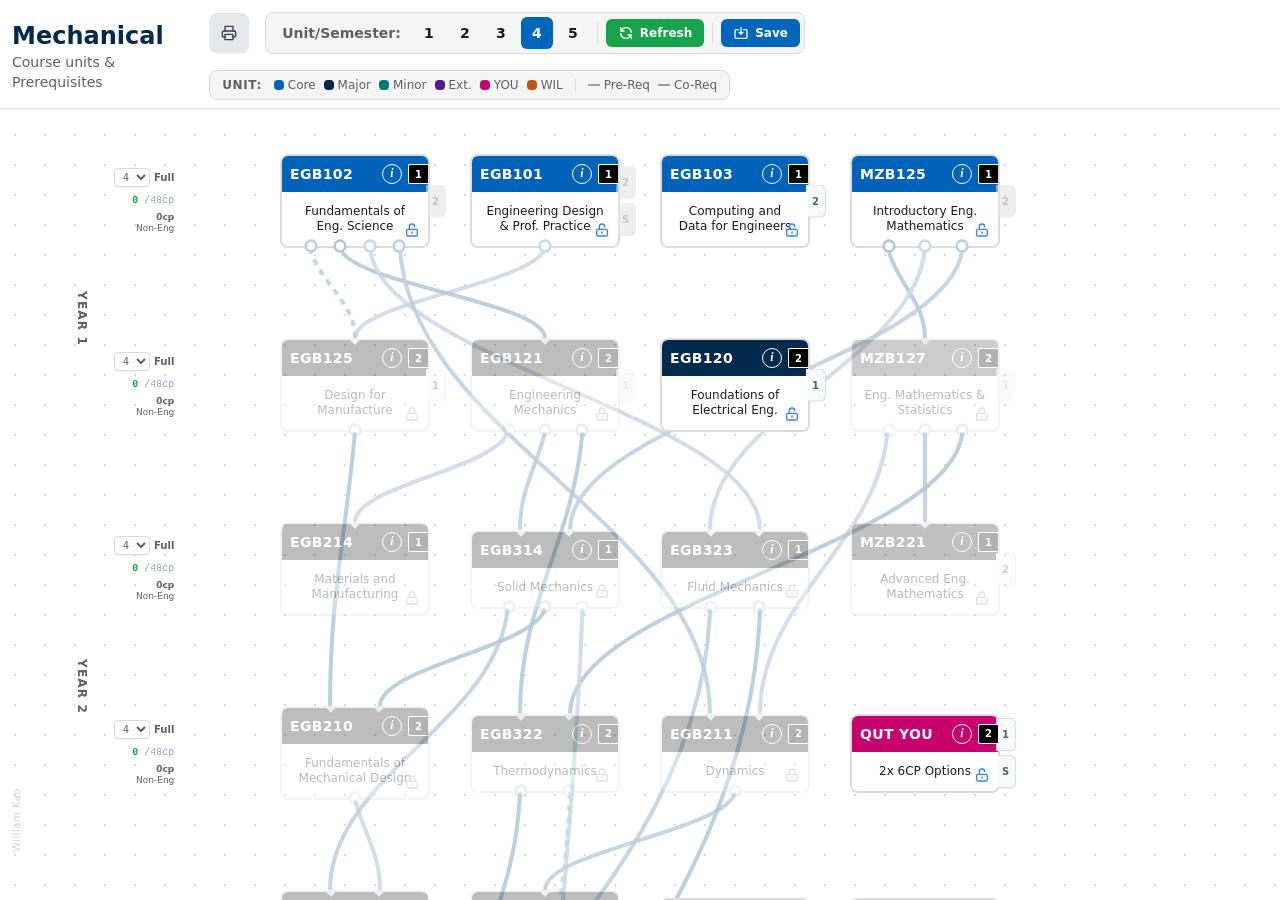
==== index.html @ c0645aa0 "Add files via upload" ====
<!doctype html>
<!--
  Copyright (c) 2026 William Kao. All Rights Reserved.

  The visual design, UI layout, and specific graphical elements of this software
  are proprietary intellectual property. Unauthorized reproduction is prohibited.
-->
<html lang="en">
  <head>
    <meta charset="UTF-8" />
    <meta name="viewport" content="width=device-width, initial-scale=1.0" />
    <title>EN01 Bachelor of Engineering (Honours) Mechanical 2026</title>
    <link rel="stylesheet" href="css/styles.css" />
  </head>
  <body>
    <!-- SVG Sprite injected dynamically via JS, or we can use <use href="assets/icons/sprite.svg#icon-name"> -->

    <div id="root" class="min-h-screen bg-[#FFFFFF] text-[#1C1C1C] font-sans relative flex overflow-hidden">

      <!-- Container for Info Box -->
      <div id="info-box-container"></div>

      <!-- MAIN CONTENT AREA -->
      <div class="flex-1 flex flex-col h-screen overflow-y-auto hide-scroll tech-tree-bg transition-all duration-300 ml-0">

        <!-- Header / Controls -->
        <div class="p-3 pb-2 flex flex-col md:flex-row justify-between print:justify-start items-center gap-3 bg-white/90 backdrop-blur-md sticky top-0 z-50 border-b border-[#DBDBDB] shadow-sm">
          <div>
            <h1 class="text-xl md:text-2xl font-bold text-[#012A4C]">
              Mechanical
            </h1>
            <p class="text-xs md:text-sm text-[#616161]">
              Course units & Prerequisites
            </p>
          </div>

          <div class="flex flex-wrap items-center gap-4">
            <!-- Print Button -->
            <button
              id="print-btn"
              class="print-hide-controls flex items-center justify-center w-8 h-8 md:w-10 md:h-10 bg-gray-200 hover:bg-gray-300 text-gray-700 rounded-lg shadow-sm transition-colors"
              title="Print A4"
            >
              <svg width="16" height="16"><use href="assets/icons/sprite.svg#icon-printer"></use></svg>
            </button>

            <!-- Master Capacity & Refresh -->
            <div class="print-hide-controls flex bg-[#F5F5F5] rounded-lg p-1 border border-[#DBDBDB] items-center">
              <span class="px-2 md:px-3 text-xs md:text-sm text-[#616161] font-semibold flex items-center">
                Unit/Semester:
              </span>
              <div class="flex gap-1" id="capacity-controls">
                <!-- Buttons will be injected here -->
              </div>
              <div class="w-px h-5 bg-[#DBDBDB] mx-2"></div>
              <button
                id="refresh-btn"
                class="flex items-center gap-1.5 px-2 md:px-3 py-1.5 text-xs font-bold text-white bg-green-600 hover:bg-green-700 rounded-md transition-colors shadow-sm"
                title="Auto-Sort Grid"
              >
                <svg class="w-3 h-3 md:w-4 md:h-4"><use href="assets/icons/sprite.svg#icon-refresh"></use></svg>
                Refresh
              </button>
              <div class="w-px h-5 bg-[#DBDBDB] mx-2"></div>
              <button
                id="save-btn"
                class="flex items-center gap-1.5 px-2 md:px-3 py-1.5 text-xs font-bold text-white bg-[#0066B9] hover:bg-[#012A4C] rounded-md transition-colors shadow-sm"
                title="Save Layout to JSON"
              >
                <svg class="w-3 h-3 md:w-4 md:h-4" fill="none" viewBox="0 0 24 24" stroke="currentColor"><path stroke-linecap="round" stroke-linejoin="round" stroke-width="2" d="M8 7H5a2 2 0 00-2 2v9a2 2 0 002 2h14a2 2 0 002-2V9a2 2 0 00-2-2h-3m-1 4l-3 3m0 0l-3-3m3 3V4"/></svg>
                Save
              </button>
            </div>

            <!-- Legend Header -->
            <div id="legend-container" class="hidden print:flex lg:flex flex-wrap items-center gap-2 bg-[#F5F5F5] rounded-lg px-3 py-1.5 border border-[#DBDBDB] print:ml-4">
              <!-- Legend items injected here -->
            </div>
          </div>
        </div>

        <!-- Copyright Watermark -->
        <div class="fixed bottom-12 left-6 origin-bottom-left -rotate-90 text-[10px] text-gray-300 font-medium tracking-wider no-print z-0 pointer-events-none select-none">
          William Kao
        </div>

        <!-- Tree Container -->
        <div class="p-8 pb-32 print-pb-0 flex-1 relative print-scale">
          <div
            id="graph-container"
            class="max-w-[1100px] mx-auto relative"
          >
            <!-- SVG Lines Layer -->
            <svg
              id="edges-layer"
              class="absolute inset-0 pointer-events-none"
              style="width: 100%; height: 100%; overflow: visible;"
            >
              <!-- Paths injected here -->
            </svg>

            <!-- Nodes Layout Layer -->
            <div id="nodes-layer" class="relative flex flex-col gap-12 sm:gap-16">
              <!-- Rows and nodes injected here -->
            </div>
          </div>
        </div>
      </div>
    </div>

    <!-- JS Modules will be injected here in Phase 2 -->
    <script type="module" src="js/main.js"></script>
  </body>
</html>
---- css/styles.css ----
*, ::before, ::after {
  --tw-border-spacing-x: 0;
  --tw-border-spacing-y: 0;
  --tw-translate-x: 0;
  --tw-translate-y: 0;
  --tw-rotate: 0;
  --tw-skew-x: 0;
  --tw-skew-y: 0;
  --tw-scale-x: 1;
  --tw-scale-y: 1;
  --tw-pan-x:  ;
  --tw-pan-y:  ;
  --tw-pinch-zoom:  ;
  --tw-scroll-snap-strictness: proximity;
  --tw-gradient-from-position:  ;
  --tw-gradient-via-position:  ;
  --tw-gradient-to-position:  ;
  --tw-ordinal:  ;
  --tw-slashed-zero:  ;
  --tw-numeric-figure:  ;
  --tw-numeric-spacing:  ;
  --tw-numeric-fraction:  ;
  --tw-ring-inset:  ;
  --tw-ring-offset-width: 0px;
  --tw-ring-offset-color: #fff;
  --tw-ring-color: rgb(59 130 246 / 0.5);
  --tw-ring-offset-shadow: 0 0 #0000;
  --tw-ring-shadow: 0 0 #0000;
  --tw-shadow: 0 0 #0000;
  --tw-shadow-colored: 0 0 #0000;
  --tw-blur:  ;
  --tw-brightness:  ;
  --tw-contrast:  ;
  --tw-grayscale:  ;
  --tw-hue-rotate:  ;
  --tw-invert:  ;
  --tw-saturate:  ;
  --tw-sepia:  ;
  --tw-drop-shadow:  ;
  --tw-backdrop-blur:  ;
  --tw-backdrop-brightness:  ;
  --tw-backdrop-contrast:  ;
  --tw-backdrop-grayscale:  ;
  --tw-backdrop-hue-rotate:  ;
  --tw-backdrop-invert:  ;
  --tw-backdrop-opacity:  ;
  --tw-backdrop-saturate:  ;
  --tw-backdrop-sepia:  ;
  --tw-contain-size:  ;
  --tw-contain-layout:  ;
  --tw-contain-paint:  ;
  --tw-contain-style:  ;
}

::backdrop {
  --tw-border-spacing-x: 0;
  --tw-border-spacing-y: 0;
  --tw-translate-x: 0;
  --tw-translate-y: 0;
  --tw-rotate: 0;
  --tw-skew-x: 0;
  --tw-skew-y: 0;
  --tw-scale-x: 1;
  --tw-scale-y: 1;
  --tw-pan-x:  ;
  --tw-pan-y:  ;
  --tw-pinch-zoom:  ;
  --tw-scroll-snap-strictness: proximity;
  --tw-gradient-from-position:  ;
  --tw-gradient-via-position:  ;
  --tw-gradient-to-position:  ;
  --tw-ordinal:  ;
  --tw-slashed-zero:  ;
  --tw-numeric-figure:  ;
  --tw-numeric-spacing:  ;
  --tw-numeric-fraction:  ;
  --tw-ring-inset:  ;
  --tw-ring-offset-width: 0px;
  --tw-ring-offset-color: #fff;
  --tw-ring-color: rgb(59 130 246 / 0.5);
  --tw-ring-offset-shadow: 0 0 #0000;
  --tw-ring-shadow: 0 0 #0000;
  --tw-shadow: 0 0 #0000;
  --tw-shadow-colored: 0 0 #0000;
  --tw-blur:  ;
  --tw-brightness:  ;
  --tw-contrast:  ;
  --tw-grayscale:  ;
  --tw-hue-rotate:  ;
  --tw-invert:  ;
  --tw-saturate:  ;
  --tw-sepia:  ;
  --tw-drop-shadow:  ;
  --tw-backdrop-blur:  ;
  --tw-backdrop-brightness:  ;
  --tw-backdrop-contrast:  ;
  --tw-backdrop-grayscale:  ;
  --tw-backdrop-hue-rotate:  ;
  --tw-backdrop-invert:  ;
  --tw-backdrop-opacity:  ;
  --tw-backdrop-saturate:  ;
  --tw-backdrop-sepia:  ;
  --tw-contain-size:  ;
  --tw-contain-layout:  ;
  --tw-contain-paint:  ;
  --tw-contain-style:  ;
}

/*
! tailwindcss v3.4.19 | MIT License | https://tailwindcss.com
*/

/*
1. Prevent padding and border from affecting element width. (https://github.com/mozdevs/cssremedy/issues/4)
2. Allow adding a border to an element by just adding a border-width. (https://github.com/tailwindcss/tailwindcss/pull/116)
*/

*,
::before,
::after {
  box-sizing: border-box;
  /* 1 */
  border-width: 0;
  /* 2 */
  border-style: solid;
  /* 2 */
  border-color: #e5e7eb;
  /* 2 */
}

::before,
::after {
  --tw-content: '';
}

/*
1. Use a consistent sensible line-height in all browsers.
2. Prevent adjustments of font size after orientation changes in iOS.
3. Use a more readable tab size.
4. Use the user's configured `sans` font-family by default.
5. Use the user's configured `sans` font-feature-settings by default.
6. Use the user's configured `sans` font-variation-settings by default.
7. Disable tap highlights on iOS
*/

html,
:host {
  line-height: 1.5;
  /* 1 */
  -webkit-text-size-adjust: 100%;
  /* 2 */
  -moz-tab-size: 4;
  /* 3 */
  -o-tab-size: 4;
     tab-size: 4;
  /* 3 */
  font-family: ui-sans-serif, system-ui, sans-serif, "Apple Color Emoji", "Segoe UI Emoji", "Segoe UI Symbol", "Noto Color Emoji";
  /* 4 */
  font-feature-settings: normal;
  /* 5 */
  font-variation-settings: normal;
  /* 6 */
  -webkit-tap-highlight-color: transparent;
  /* 7 */
}

/*
1. Remove the margin in all browsers.
2. Inherit line-height from `html` so users can set them as a class directly on the `html` element.
*/

body {
  margin: 0;
  /* 1 */
  line-height: inherit;
  /* 2 */
}

/*
1. Add the correct height in Firefox.
2. Correct the inheritance of border color in Firefox. (https://bugzilla.mozilla.org/show_bug.cgi?id=190655)
3. Ensure horizontal rules are visible by default.
*/

hr {
  height: 0;
  /* 1 */
  color: inherit;
  /* 2 */
  border-top-width: 1px;
  /* 3 */
}

/*
Add the correct text decoration in Chrome, Edge, and Safari.
*/

abbr:where([title]) {
  -webkit-text-decoration: underline dotted;
          text-decoration: underline dotted;
}

/*
Remove the default font size and weight for headings.
*/

h1,
h2,
h3,
h4,
h5,
h6 {
  font-size: inherit;
  font-weight: inherit;
}

/*
Reset links to optimize for opt-in styling instead of opt-out.
*/

a {
  color: inherit;
  text-decoration: inherit;
}

/*
Add the correct font weight in Edge and Safari.
*/

b,
strong {
  font-weight: bolder;
}

/*
1. Use the user's configured `mono` font-family by default.
2. Use the user's configured `mono` font-feature-settings by default.
3. Use the user's configured `mono` font-variation-settings by default.
4. Correct the odd `em` font sizing in all browsers.
*/

code,
kbd,
samp,
pre {
  font-family: ui-monospace, SFMono-Regular, Menlo, Monaco, Consolas, "Liberation Mono", "Courier New", monospace;
  /* 1 */
  font-feature-settings: normal;
  /* 2 */
  font-variation-settings: normal;
  /* 3 */
  font-size: 1em;
  /* 4 */
}

/*
Add the correct font size in all browsers.
*/

small {
  font-size: 80%;
}

/*
Prevent `sub` and `sup` elements from affecting the line height in all browsers.
*/

sub,
sup {
  font-size: 75%;
  line-height: 0;
  position: relative;
  vertical-align: baseline;
}

sub {
  bottom: -0.25em;
}

sup {
  top: -0.5em;
}

/*
1. Remove text indentation from table contents in Chrome and Safari. (https://bugs.chromium.org/p/chromium/issues/detail?id=999088, https://bugs.webkit.org/show_bug.cgi?id=201297)
2. Correct table border color inheritance in all Chrome and Safari. (https://bugs.chromium.org/p/chromium/issues/detail?id=935729, https://bugs.webkit.org/show_bug.cgi?id=195016)
3. Remove gaps between table borders by default.
*/

table {
  text-indent: 0;
  /* 1 */
  border-color: inherit;
  /* 2 */
  border-collapse: collapse;
  /* 3 */
}

/*
1. Change the font styles in all browsers.
2. Remove the margin in Firefox and Safari.
3. Remove default padding in all browsers.
*/

button,
input,
optgroup,
select,
textarea {
  font-family: inherit;
  /* 1 */
  font-feature-settings: inherit;
  /* 1 */
  font-variation-settings: inherit;
  /* 1 */
  font-size: 100%;
  /* 1 */
  font-weight: inherit;
  /* 1 */
  line-height: inherit;
  /* 1 */
  letter-spacing: inherit;
  /* 1 */
  color: inherit;
  /* 1 */
  margin: 0;
  /* 2 */
  padding: 0;
  /* 3 */
}

/*
Remove the inheritance of text transform in Edge and Firefox.
*/

button,
select {
  text-transform: none;
}

/*
1. Correct the inability to style clickable types in iOS and Safari.
2. Remove default button styles.
*/

button,
input:where([type='button']),
input:where([type='reset']),
input:where([type='submit']) {
  -webkit-appearance: button;
  /* 1 */
  background-color: transparent;
  /* 2 */
  background-image: none;
  /* 2 */
}

/*
Use the modern Firefox focus style for all focusable elements.
*/

:-moz-focusring {
  outline: auto;
}

/*
Remove the additional `:invalid` styles in Firefox. (https://github.com/mozilla/gecko-dev/blob/2f9eacd9d3d995c937b4251a5557d95d494c9be1/layout/style/res/forms.css#L728-L737)
*/

:-moz-ui-invalid {
  box-shadow: none;
}

/*
Add the correct vertical alignment in Chrome and Firefox.
*/

progress {
  vertical-align: baseline;
}

/*
Correct the cursor style of increment and decrement buttons in Safari.
*/

::-webkit-inner-spin-button,
::-webkit-outer-spin-button {
  height: auto;
}

/*
1. Correct the odd appearance in Chrome and Safari.
2. Correct the outline style in Safari.
*/

[type='search'] {
  -webkit-appearance: textfield;
  /* 1 */
  outline-offset: -2px;
  /* 2 */
}

/*
Remove the inner padding in Chrome and Safari on macOS.
*/

::-webkit-search-decoration {
  -webkit-appearance: none;
}

/*
1. Correct the inability to style clickable types in iOS and Safari.
2. Change font properties to `inherit` in Safari.
*/

::-webkit-file-upload-button {
  -webkit-appearance: button;
  /* 1 */
  font: inherit;
  /* 2 */
}

/*
Add the correct display in Chrome and Safari.
*/

summary {
  display: list-item;
}

/*
Removes the default spacing and border for appropriate elements.
*/

blockquote,
dl,
dd,
h1,
h2,
h3,
h4,
h5,
h6,
hr,
figure,
p,
pre {
  margin: 0;
}

fieldset {
  margin: 0;
  padding: 0;
}

legend {
  padding: 0;
}

ol,
ul,
menu {
  list-style: none;
  margin: 0;
  padding: 0;
}

/*
Reset default styling for dialogs.
*/

dialog {
  padding: 0;
}

/*
Prevent resizing textareas horizontally by default.
*/

textarea {
  resize: vertical;
}

/*
1. Reset the default placeholder opacity in Firefox. (https://github.com/tailwindlabs/tailwindcss/issues/3300)
2. Set the default placeholder color to the user's configured gray 400 color.
*/

input::-moz-placeholder, textarea::-moz-placeholder {
  opacity: 1;
  /* 1 */
  color: #9ca3af;
  /* 2 */
}

input::placeholder,
textarea::placeholder {
  opacity: 1;
  /* 1 */
  color: #9ca3af;
  /* 2 */
}

/*
Set the default cursor for buttons.
*/

button,
[role="button"] {
  cursor: pointer;
}

/*
Make sure disabled buttons don't get the pointer cursor.
*/

:disabled {
  cursor: default;
}

/*
1. Make replaced elements `display: block` by default. (https://github.com/mozdevs/cssremedy/issues/14)
2. Add `vertical-align: middle` to align replaced elements more sensibly by default. (https://github.com/jensimmons/cssremedy/issues/14#issuecomment-634934210)
   This can trigger a poorly considered lint error in some tools but is included by design.
*/

img,
svg,
video,
canvas,
audio,
iframe,
embed,
object {
  display: block;
  /* 1 */
  vertical-align: middle;
  /* 2 */
}

/*
Constrain images and videos to the parent width and preserve their intrinsic aspect ratio. (https://github.com/mozdevs/cssremedy/issues/14)
*/

img,
video {
  max-width: 100%;
  height: auto;
}

/* Make elements with the HTML hidden attribute stay hidden by default */

[hidden]:where(:not([hidden="until-found"])) {
  display: none;
}

body {
  background-color: #f8f9fa;
  margin: 0;
}

#root {
  min-height: 100vh;
}

.\!container {
  width: 100% !important;
}

.container {
  width: 100%;
}

@media (min-width: 640px) {
  .\!container {
    max-width: 640px !important;
  }

  .container {
    max-width: 640px;
  }
}

@media (min-width: 768px) {
  .\!container {
    max-width: 768px !important;
  }

  .container {
    max-width: 768px;
  }
}

@media (min-width: 1024px) {
  .\!container {
    max-width: 1024px !important;
  }

  .container {
    max-width: 1024px;
  }
}

@media (min-width: 1280px) {
  .\!container {
    max-width: 1280px !important;
  }

  .container {
    max-width: 1280px;
  }
}

@media (min-width: 1536px) {
  .\!container {
    max-width: 1536px !important;
  }

  .container {
    max-width: 1536px;
  }
}

.tech-tree-bg {
  background-image: radial-gradient(#DBDBDB 1px, transparent 1px);
  background-size: 30px 30px;
}

.node-card {
  transition: all 0.3s cubic-bezier(0.25, 0.8, 0.25, 1);
}

.node-card:hover {
  transform: translateY(-4px);
  box-shadow: 0 10px 15px -3px rgba(0, 0, 0, 0.1), 0 4px 6px -2px rgba(0, 0, 0, 0.05);
}

@media print {
  @page {
    size: A4 portrait;

    margin: 5mm;
  }

  body {
    -webkit-print-color-adjust: exact !important;
    print-color-adjust: exact !important;
  }

  .no-print {
    display: none !important;
  }

  .print-scale {
    transform: scale(0.65);
    transform-origin: top left;
    width: 140%;
    margin-left: 2%;
  }

  .hide-scroll {
    overflow: visible !important;
  }

  .tech-tree-bg {
    background: white !important;
    background-image: none !important;
  }

  .print-pb-0 {
    padding-bottom: 0 !important;
  }

  .print-hide-controls {
    display: none !important;
  }
}

.pointer-events-none {
  pointer-events: none;
}

.pointer-events-auto {
  pointer-events: auto;
}

.visible {
  visibility: visible;
}

.fixed {
  position: fixed;
}

.absolute {
  position: absolute;
}

.relative {
  position: relative;
}

.sticky {
  position: sticky;
}

.inset-0 {
  inset: 0px;
}

.-left-10 {
  left: -2.5rem;
}

.-left-6 {
  left: -1.5rem;
}

.bottom-0 {
  bottom: 0px;
}

.bottom-1 {
  bottom: 0.25rem;
}

.bottom-12 {
  bottom: 3rem;
}

.left-0 {
  left: 0px;
}

.left-6 {
  left: 1.5rem;
}

.right-0 {
  right: 0px;
}

.right-1 {
  right: 0.25rem;
}

.top-0 {
  top: 0px;
}

.top-1\/2 {
  top: 50%;
}

.z-0 {
  z-index: 0;
}

.z-10 {
  z-index: 10;
}

.z-20 {
  z-index: 20;
}

.z-50 {
  z-index: 50;
}

.z-\[100\] {
  z-index: 100;
}

.mx-1 {
  margin-left: 0.25rem;
  margin-right: 0.25rem;
}

.mx-2 {
  margin-left: 0.5rem;
  margin-right: 0.5rem;
}

.mx-auto {
  margin-left: auto;
  margin-right: auto;
}

.-mt-0\.5 {
  margin-top: -0.125rem;
}

.mb-1 {
  margin-bottom: 0.25rem;
}

.mb-2 {
  margin-bottom: 0.5rem;
}

.mb-6 {
  margin-bottom: 1.5rem;
}

.ml-0 {
  margin-left: 0px;
}

.ml-4 {
  margin-left: 1rem;
}

.ml-auto {
  margin-left: auto;
}

.mr-1 {
  margin-right: 0.25rem;
}

.mt-1 {
  margin-top: 0.25rem;
}

.mt-2 {
  margin-top: 0.5rem;
}

.block {
  display: block;
}

.flex {
  display: flex;
}

.inline-flex {
  display: inline-flex;
}

.hidden {
  display: none;
}

.h-0\.5 {
  height: 0.125rem;
}

.h-2\.5 {
  height: 0.625rem;
}

.h-3 {
  height: 0.75rem;
}

.h-3\.5 {
  height: 0.875rem;
}

.h-4 {
  height: 1rem;
}

.h-5 {
  height: 1.25rem;
}

.h-6 {
  height: 1.5rem;
}

.h-8 {
  height: 2rem;
}

.h-screen {
  height: 100vh;
}

.min-h-\[120px\] {
  min-height: 120px;
}

.min-h-screen {
  min-height: 100vh;
}

.w-2\.5 {
  width: 0.625rem;
}

.w-3 {
  width: 0.75rem;
}

.w-3\.5 {
  width: 0.875rem;
}

.w-32 {
  width: 8rem;
}

.w-4 {
  width: 1rem;
}

.w-5 {
  width: 1.25rem;
}

.w-6 {
  width: 1.5rem;
}

.w-8 {
  width: 2rem;
}

.w-80 {
  width: 20rem;
}

.w-\[36px\] {
  width: 36px;
}

.w-full {
  width: 100%;
}

.w-px {
  width: 1px;
}

.max-w-\[1100px\] {
  max-width: 1100px;
}

.flex-1 {
  flex: 1 1 0%;
}

.origin-bottom-left {
  transform-origin: bottom left;
}

.-translate-y-1\/2 {
  --tw-translate-y: -50%;
  transform: translate(var(--tw-translate-x), var(--tw-translate-y)) rotate(var(--tw-rotate)) skewX(var(--tw-skew-x)) skewY(var(--tw-skew-y)) scaleX(var(--tw-scale-x)) scaleY(var(--tw-scale-y));
}

.translate-x-\[90\%\] {
  --tw-translate-x: 90%;
  transform: translate(var(--tw-translate-x), var(--tw-translate-y)) rotate(var(--tw-rotate)) skewX(var(--tw-skew-x)) skewY(var(--tw-skew-y)) scaleX(var(--tw-scale-x)) scaleY(var(--tw-scale-y));
}

.-rotate-90 {
  --tw-rotate: -90deg;
  transform: translate(var(--tw-translate-x), var(--tw-translate-y)) rotate(var(--tw-rotate)) skewX(var(--tw-skew-x)) skewY(var(--tw-skew-y)) scaleX(var(--tw-scale-x)) scaleY(var(--tw-scale-y));
}

.rotate-180 {
  --tw-rotate: 180deg;
  transform: translate(var(--tw-translate-x), var(--tw-translate-y)) rotate(var(--tw-rotate)) skewX(var(--tw-skew-x)) skewY(var(--tw-skew-y)) scaleX(var(--tw-scale-x)) scaleY(var(--tw-scale-y));
}

.transform {
  transform: translate(var(--tw-translate-x), var(--tw-translate-y)) rotate(var(--tw-rotate)) skewX(var(--tw-skew-x)) skewY(var(--tw-skew-y)) scaleX(var(--tw-scale-x)) scaleY(var(--tw-scale-y));
}

.cursor-move {
  cursor: move;
}

.cursor-not-allowed {
  cursor: not-allowed;
}

.cursor-pointer {
  cursor: pointer;
}

.select-none {
  -webkit-user-select: none;
     -moz-user-select: none;
          user-select: none;
}

.resize {
  resize: both;
}

.list-disc {
  list-style-type: disc;
}

.flex-row {
  flex-direction: row;
}

.flex-col {
  flex-direction: column;
}

.flex-wrap {
  flex-wrap: wrap;
}

.items-start {
  align-items: flex-start;
}

.items-end {
  align-items: flex-end;
}

.items-center {
  align-items: center;
}

.justify-center {
  justify-content: center;
}

.justify-between {
  justify-content: space-between;
}

.gap-1 {
  gap: 0.25rem;
}

.gap-1\.5 {
  gap: 0.375rem;
}

.gap-12 {
  gap: 3rem;
}

.gap-2 {
  gap: 0.5rem;
}

.gap-3 {
  gap: 0.75rem;
}

.gap-4 {
  gap: 1rem;
}

.gap-6 {
  gap: 1.5rem;
}

.overflow-hidden {
  overflow: hidden;
}

.overflow-y-auto {
  overflow-y: auto;
}

.whitespace-nowrap {
  white-space: nowrap;
}

.rounded {
  border-radius: 0.25rem;
}

.rounded-full {
  border-radius: 9999px;
}

.rounded-lg {
  border-radius: 0.5rem;
}

.rounded-md {
  border-radius: 0.375rem;
}

.rounded-xl {
  border-radius: 0.75rem;
}

.rounded-b-md {
  border-bottom-right-radius: 0.375rem;
  border-bottom-left-radius: 0.375rem;
}

.rounded-b-xl {
  border-bottom-right-radius: 0.75rem;
  border-bottom-left-radius: 0.75rem;
}

.rounded-l-sm {
  border-top-left-radius: 0.125rem;
  border-bottom-left-radius: 0.125rem;
}

.rounded-r-md {
  border-top-right-radius: 0.375rem;
  border-bottom-right-radius: 0.375rem;
}

.rounded-t-md {
  border-top-left-radius: 0.375rem;
  border-top-right-radius: 0.375rem;
}

.rounded-t-xl {
  border-top-left-radius: 0.75rem;
  border-top-right-radius: 0.75rem;
}

.border {
  border-width: 1px;
}

.border-2 {
  border-width: 2px;
}

.border-b {
  border-bottom-width: 1px;
}

.border-l-0 {
  border-left-width: 0px;
}

.border-r-0 {
  border-right-width: 0px;
}

.border-t-2 {
  border-top-width: 2px;
}

.border-dashed {
  border-style: dashed;
}

.border-\[\#009FE3\] {
  --tw-border-opacity: 1;
  border-color: rgb(0 159 227 / var(--tw-border-opacity, 1));
}

.border-\[\#009FE3\]\/50 {
  border-color: rgb(0 159 227 / 0.5);
}

.border-\[\#C7026F\]\/30 {
  border-color: rgb(199 2 111 / 0.3);
}

.border-\[\#DBDBDB\] {
  --tw-border-opacity: 1;
  border-color: rgb(219 219 219 / var(--tw-border-opacity, 1));
}

.border-\[\#E5E5E5\] {
  --tw-border-opacity: 1;
  border-color: rgb(229 229 229 / var(--tw-border-opacity, 1));
}

.border-\[\#EFCB43\]\/50 {
  border-color: rgb(239 203 67 / 0.5);
}

.border-slate-400 {
  --tw-border-opacity: 1;
  border-color: rgb(148 163 184 / var(--tw-border-opacity, 1));
}

.border-white {
  --tw-border-opacity: 1;
  border-color: rgb(255 255 255 / var(--tw-border-opacity, 1));
}

.bg-\[\#0066B9\] {
  --tw-bg-opacity: 1;
  background-color: rgb(0 102 185 / var(--tw-bg-opacity, 1));
}

.bg-\[\#009FE3\]\/20 {
  background-color: rgb(0 159 227 / 0.2);
}

.bg-\[\#C7026F\]\/10 {
  background-color: rgb(199 2 111 / 0.1);
}

.bg-\[\#DBDBDB\] {
  --tw-bg-opacity: 1;
  background-color: rgb(219 219 219 / var(--tw-bg-opacity, 1));
}

.bg-\[\#E5E5E5\] {
  --tw-bg-opacity: 1;
  background-color: rgb(229 229 229 / var(--tw-bg-opacity, 1));
}

.bg-\[\#EFCB43\]\/20 {
  background-color: rgb(239 203 67 / 0.2);
}

.bg-\[\#F5F5F5\] {
  --tw-bg-opacity: 1;
  background-color: rgb(245 245 245 / var(--tw-bg-opacity, 1));
}

.bg-\[\#F8F9FA\] {
  --tw-bg-opacity: 1;
  background-color: rgb(248 249 250 / var(--tw-bg-opacity, 1));
}

.bg-\[\#FFFFFF\] {
  --tw-bg-opacity: 1;
  background-color: rgb(255 255 255 / var(--tw-bg-opacity, 1));
}

.bg-black {
  --tw-bg-opacity: 1;
  background-color: rgb(0 0 0 / var(--tw-bg-opacity, 1));
}

.bg-gray-200 {
  --tw-bg-opacity: 1;
  background-color: rgb(229 231 235 / var(--tw-bg-opacity, 1));
}

.bg-green-600 {
  --tw-bg-opacity: 1;
  background-color: rgb(22 163 74 / var(--tw-bg-opacity, 1));
}

.bg-slate-400 {
  --tw-bg-opacity: 1;
  background-color: rgb(148 163 184 / var(--tw-bg-opacity, 1));
}

.bg-transparent {
  background-color: transparent;
}

.bg-white {
  --tw-bg-opacity: 1;
  background-color: rgb(255 255 255 / var(--tw-bg-opacity, 1));
}

.bg-white\/20 {
  background-color: rgb(255 255 255 / 0.2);
}

.bg-white\/90 {
  background-color: rgb(255 255 255 / 0.9);
}

.p-0\.5 {
  padding: 0.125rem;
}

.p-1 {
  padding: 0.25rem;
}

.p-2 {
  padding: 0.5rem;
}

.p-3 {
  padding: 0.75rem;
}

.p-6 {
  padding: 1.5rem;
}

.p-8 {
  padding: 2rem;
}

.px-1\.5 {
  padding-left: 0.375rem;
  padding-right: 0.375rem;
}

.px-2 {
  padding-left: 0.5rem;
  padding-right: 0.5rem;
}

.px-3 {
  padding-left: 0.75rem;
  padding-right: 0.75rem;
}

.py-1 {
  padding-top: 0.25rem;
  padding-bottom: 0.25rem;
}

.py-1\.5 {
  padding-top: 0.375rem;
  padding-bottom: 0.375rem;
}

.py-2 {
  padding-top: 0.5rem;
  padding-bottom: 0.5rem;
}

.pb-2 {
  padding-bottom: 0.5rem;
}

.pb-32 {
  padding-bottom: 8rem;
}

.pb-6 {
  padding-bottom: 1.5rem;
}

.pl-5 {
  padding-left: 1.25rem;
}

.text-left {
  text-align: left;
}

.text-center {
  text-align: center;
}

.text-right {
  text-align: right;
}

.font-mono {
  font-family: ui-monospace, SFMono-Regular, Menlo, Monaco, Consolas, "Liberation Mono", "Courier New", monospace;
}

.font-sans {
  font-family: ui-sans-serif, system-ui, sans-serif, "Apple Color Emoji", "Segoe UI Emoji", "Segoe UI Symbol", "Noto Color Emoji";
}

.font-serif {
  font-family: ui-serif, Georgia, Cambria, "Times New Roman", Times, serif;
}

.text-3xl {
  font-size: 1.875rem;
  line-height: 2.25rem;
}

.text-\[10px\] {
  font-size: 10px;
}

.text-\[12px\] {
  font-size: 12px;
}

.text-\[9px\] {
  font-size: 9px;
}

.text-sm {
  font-size: 0.875rem;
  line-height: 1.25rem;
}

.text-xl {
  font-size: 1.25rem;
  line-height: 1.75rem;
}

.text-xs {
  font-size: 0.75rem;
  line-height: 1rem;
}

.font-bold {
  font-weight: 700;
}

.font-medium {
  font-weight: 500;
}

.font-semibold {
  font-weight: 600;
}

.uppercase {
  text-transform: uppercase;
}

.italic {
  font-style: italic;
}

.leading-none {
  line-height: 1;
}

.leading-relaxed {
  line-height: 1.625;
}

.leading-tight {
  line-height: 1.25;
}

.tracking-wide {
  letter-spacing: 0.025em;
}

.tracking-wider {
  letter-spacing: 0.05em;
}

.tracking-widest {
  letter-spacing: 0.1em;
}

.text-\[\#0063B9\] {
  --tw-text-opacity: 1;
  color: rgb(0 99 185 / var(--tw-text-opacity, 1));
}

.text-\[\#0066B9\] {
  --tw-text-opacity: 1;
  color: rgb(0 102 185 / var(--tw-text-opacity, 1));
}

.text-\[\#012A4C\] {
  --tw-text-opacity: 1;
  color: rgb(1 42 76 / var(--tw-text-opacity, 1));
}

.text-\[\#1C1C1C\] {
  --tw-text-opacity: 1;
  color: rgb(28 28 28 / var(--tw-text-opacity, 1));
}

.text-\[\#616161\] {
  --tw-text-opacity: 1;
  color: rgb(97 97 97 / var(--tw-text-opacity, 1));
}

.text-\[\#A0A0A0\] {
  --tw-text-opacity: 1;
  color: rgb(160 160 160 / var(--tw-text-opacity, 1));
}

.text-\[\#C05711\] {
  --tw-text-opacity: 1;
  color: rgb(192 87 17 / var(--tw-text-opacity, 1));
}

.text-\[\#C7026F\] {
  --tw-text-opacity: 1;
  color: rgb(199 2 111 / var(--tw-text-opacity, 1));
}

.text-blue-500 {
  --tw-text-opacity: 1;
  color: rgb(59 130 246 / var(--tw-text-opacity, 1));
}

.text-current {
  color: currentColor;
}

.text-gray-300 {
  --tw-text-opacity: 1;
  color: rgb(209 213 219 / var(--tw-text-opacity, 1));
}

.text-gray-400 {
  --tw-text-opacity: 1;
  color: rgb(156 163 175 / var(--tw-text-opacity, 1));
}

.text-gray-700 {
  --tw-text-opacity: 1;
  color: rgb(55 65 81 / var(--tw-text-opacity, 1));
}

.text-green-600 {
  --tw-text-opacity: 1;
  color: rgb(22 163 74 / var(--tw-text-opacity, 1));
}

.text-red-500 {
  --tw-text-opacity: 1;
  color: rgb(239 68 68 / var(--tw-text-opacity, 1));
}

.text-white {
  --tw-text-opacity: 1;
  color: rgb(255 255 255 / var(--tw-text-opacity, 1));
}

.opacity-0 {
  opacity: 0;
}

.opacity-100 {
  opacity: 1;
}

.opacity-30 {
  opacity: 0.3;
}

.opacity-60 {
  opacity: 0.6;
}

.opacity-90 {
  opacity: 0.9;
}

.shadow-2xl {
  --tw-shadow: 0 25px 50px -12px rgb(0 0 0 / 0.25);
  --tw-shadow-colored: 0 25px 50px -12px var(--tw-shadow-color);
  box-shadow: var(--tw-ring-offset-shadow, 0 0 #0000), var(--tw-ring-shadow, 0 0 #0000), var(--tw-shadow);
}

.shadow-sm {
  --tw-shadow: 0 1px 2px 0 rgb(0 0 0 / 0.05);
  --tw-shadow-colored: 0 1px 2px 0 var(--tw-shadow-color);
  box-shadow: var(--tw-ring-offset-shadow, 0 0 #0000), var(--tw-ring-shadow, 0 0 #0000), var(--tw-shadow);
}

.shadow-xl {
  --tw-shadow: 0 20px 25px -5px rgb(0 0 0 / 0.1), 0 8px 10px -6px rgb(0 0 0 / 0.1);
  --tw-shadow-colored: 0 20px 25px -5px var(--tw-shadow-color), 0 8px 10px -6px var(--tw-shadow-color);
  box-shadow: var(--tw-ring-offset-shadow, 0 0 #0000), var(--tw-ring-shadow, 0 0 #0000), var(--tw-shadow);
}

.outline-none {
  outline: 2px solid transparent;
  outline-offset: 2px;
}

.ring-4 {
  --tw-ring-offset-shadow: var(--tw-ring-inset) 0 0 0 var(--tw-ring-offset-width) var(--tw-ring-offset-color);
  --tw-ring-shadow: var(--tw-ring-inset) 0 0 0 calc(4px + var(--tw-ring-offset-width)) var(--tw-ring-color);
  box-shadow: var(--tw-ring-offset-shadow), var(--tw-ring-shadow), var(--tw-shadow, 0 0 #0000);
}

.ring-\[\#009FE3\] {
  --tw-ring-opacity: 1;
  --tw-ring-color: rgb(0 159 227 / var(--tw-ring-opacity, 1));
}

.ring-opacity-50 {
  --tw-ring-opacity: 0.5;
}

.drop-shadow {
  --tw-drop-shadow: drop-shadow(0 1px 2px rgb(0 0 0 / 0.1)) drop-shadow(0 1px 1px rgb(0 0 0 / 0.06));
  filter: var(--tw-blur) var(--tw-brightness) var(--tw-contrast) var(--tw-grayscale) var(--tw-hue-rotate) var(--tw-invert) var(--tw-saturate) var(--tw-sepia) var(--tw-drop-shadow);
}

.grayscale {
  --tw-grayscale: grayscale(100%);
  filter: var(--tw-blur) var(--tw-brightness) var(--tw-contrast) var(--tw-grayscale) var(--tw-hue-rotate) var(--tw-invert) var(--tw-saturate) var(--tw-sepia) var(--tw-drop-shadow);
}

.filter {
  filter: var(--tw-blur) var(--tw-brightness) var(--tw-contrast) var(--tw-grayscale) var(--tw-hue-rotate) var(--tw-invert) var(--tw-saturate) var(--tw-sepia) var(--tw-drop-shadow);
}

.backdrop-blur-md {
  --tw-backdrop-blur: blur(12px);
  -webkit-backdrop-filter: var(--tw-backdrop-blur) var(--tw-backdrop-brightness) var(--tw-backdrop-contrast) var(--tw-backdrop-grayscale) var(--tw-backdrop-hue-rotate) var(--tw-backdrop-invert) var(--tw-backdrop-opacity) var(--tw-backdrop-saturate) var(--tw-backdrop-sepia);
  backdrop-filter: var(--tw-backdrop-blur) var(--tw-backdrop-brightness) var(--tw-backdrop-contrast) var(--tw-backdrop-grayscale) var(--tw-backdrop-hue-rotate) var(--tw-backdrop-invert) var(--tw-backdrop-opacity) var(--tw-backdrop-saturate) var(--tw-backdrop-sepia);
}

.backdrop-blur-sm {
  --tw-backdrop-blur: blur(4px);
  -webkit-backdrop-filter: var(--tw-backdrop-blur) var(--tw-backdrop-brightness) var(--tw-backdrop-contrast) var(--tw-backdrop-grayscale) var(--tw-backdrop-hue-rotate) var(--tw-backdrop-invert) var(--tw-backdrop-opacity) var(--tw-backdrop-saturate) var(--tw-backdrop-sepia);
  backdrop-filter: var(--tw-backdrop-blur) var(--tw-backdrop-brightness) var(--tw-backdrop-contrast) var(--tw-backdrop-grayscale) var(--tw-backdrop-hue-rotate) var(--tw-backdrop-invert) var(--tw-backdrop-opacity) var(--tw-backdrop-saturate) var(--tw-backdrop-sepia);
}

.transition-all {
  transition-property: all;
  transition-timing-function: cubic-bezier(0.4, 0, 0.2, 1);
  transition-duration: 150ms;
}

.transition-colors {
  transition-property: color, background-color, border-color, text-decoration-color, fill, stroke;
  transition-timing-function: cubic-bezier(0.4, 0, 0.2, 1);
  transition-duration: 150ms;
}

.transition-opacity {
  transition-property: opacity;
  transition-timing-function: cubic-bezier(0.4, 0, 0.2, 1);
  transition-duration: 150ms;
}

.duration-300 {
  transition-duration: 300ms;
}

.ease-in-out {
  transition-timing-function: cubic-bezier(0.4, 0, 0.2, 1);
}

.hover\:bg-\[\#E2E8F0\]:hover {
  --tw-bg-opacity: 1;
  background-color: rgb(226 232 240 / var(--tw-bg-opacity, 1));
}

.hover\:bg-blue-100:hover {
  --tw-bg-opacity: 1;
  background-color: rgb(219 234 254 / var(--tw-bg-opacity, 1));
}

.hover\:bg-gray-100:hover {
  --tw-bg-opacity: 1;
  background-color: rgb(243 244 246 / var(--tw-bg-opacity, 1));
}

.hover\:bg-gray-300:hover {
  --tw-bg-opacity: 1;
  background-color: rgb(209 213 219 / var(--tw-bg-opacity, 1));
}

.hover\:bg-gray-50:hover {
  --tw-bg-opacity: 1;
  background-color: rgb(249 250 251 / var(--tw-bg-opacity, 1));
}

.hover\:bg-green-100:hover {
  --tw-bg-opacity: 1;
  background-color: rgb(220 252 231 / var(--tw-bg-opacity, 1));
}

.hover\:bg-green-700:hover {
  --tw-bg-opacity: 1;
  background-color: rgb(21 128 61 / var(--tw-bg-opacity, 1));
}

.hover\:bg-white\/20:hover {
  background-color: rgb(255 255 255 / 0.2);
}

.hover\:text-\[\#012A4C\]:hover {
  --tw-text-opacity: 1;
  color: rgb(1 42 76 / var(--tw-text-opacity, 1));
}

.hover\:underline:hover {
  text-decoration-line: underline;
}

@media (min-width: 640px) {
  .sm\:left-\[-15px\] {
    left: -15px;
  }

  .sm\:w-\[150px\] {
    width: 150px;
  }

  .sm\:gap-10 {
    gap: 2.5rem;
  }

  .sm\:gap-16 {
    gap: 4rem;
  }

  .sm\:p-3 {
    padding: 0.75rem;
  }
}

@media (min-width: 768px) {
  .md\:left-2 {
    left: 0.5rem;
  }

  .md\:h-10 {
    height: 2.5rem;
  }

  .md\:h-4 {
    height: 1rem;
  }

  .md\:h-8 {
    height: 2rem;
  }

  .md\:w-10 {
    width: 2.5rem;
  }

  .md\:w-4 {
    width: 1rem;
  }

  .md\:w-8 {
    width: 2rem;
  }

  .md\:flex-row {
    flex-direction: row;
  }

  .md\:px-3 {
    padding-left: 0.75rem;
    padding-right: 0.75rem;
  }

  .md\:text-2xl {
    font-size: 1.5rem;
    line-height: 2rem;
  }

  .md\:text-sm {
    font-size: 0.875rem;
    line-height: 1.25rem;
  }

  .md\:text-xs {
    font-size: 0.75rem;
    line-height: 1rem;
  }
}

@media (min-width: 1024px) {
  .lg\:flex {
    display: flex;
  }
}

@media print {
  .print\:ml-4 {
    margin-left: 1rem;
  }

  .print\:flex {
    display: flex;
  }

  .print\:justify-start {
    justify-content: flex-start;
  }
}
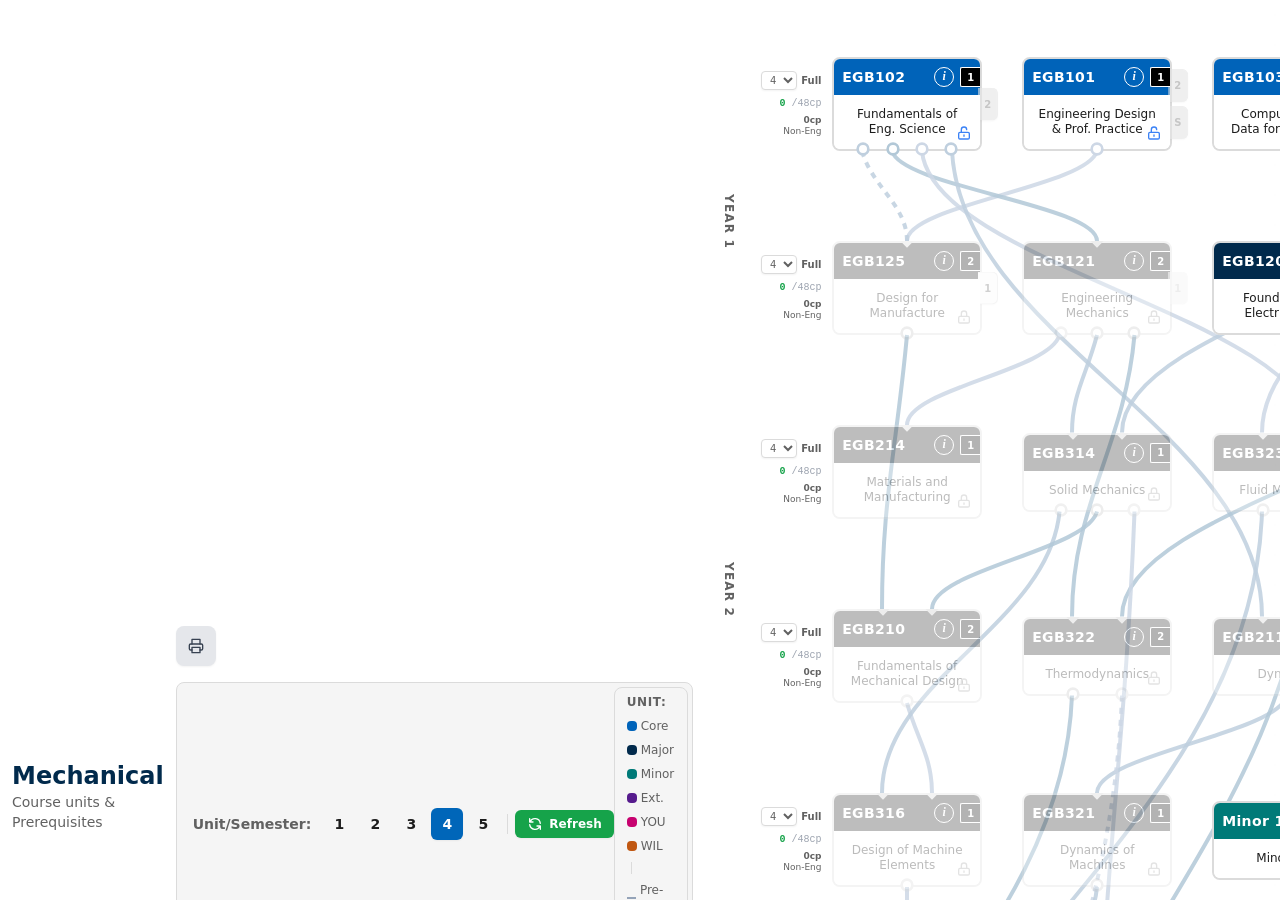
==== commit bc0609df: "Update index.html" ====
--- a/index.html
+++ b/index.html
@@ -61,16 +61,6 @@
                 <svg class="w-3 h-3 md:w-4 md:h-4"><use href="assets/icons/sprite.svg#icon-refresh"></use></svg>
                 Refresh
               </button>
-              <div class="w-px h-5 bg-[#DBDBDB] mx-2"></div>
-              <button
-                id="save-btn"
-                class="flex items-center gap-1.5 px-2 md:px-3 py-1.5 text-xs font-bold text-white bg-[#0066B9] hover:bg-[#012A4C] rounded-md transition-colors shadow-sm"
-                title="Save Layout to JSON"
-              >
-                <svg class="w-3 h-3 md:w-4 md:h-4" fill="none" viewBox="0 0 24 24" stroke="currentColor"><path stroke-linecap="round" stroke-linejoin="round" stroke-width="2" d="M8 7H5a2 2 0 00-2 2v9a2 2 0 002 2h14a2 2 0 002-2V9a2 2 0 00-2-2h-3m-1 4l-3 3m0 0l-3-3m3 3V4"/></svg>
-                Save
-              </button>
-            </div>
 
             <!-- Legend Header -->
             <div id="legend-container" class="hidden print:flex lg:flex flex-wrap items-center gap-2 bg-[#F5F5F5] rounded-lg px-3 py-1.5 border border-[#DBDBDB] print:ml-4">
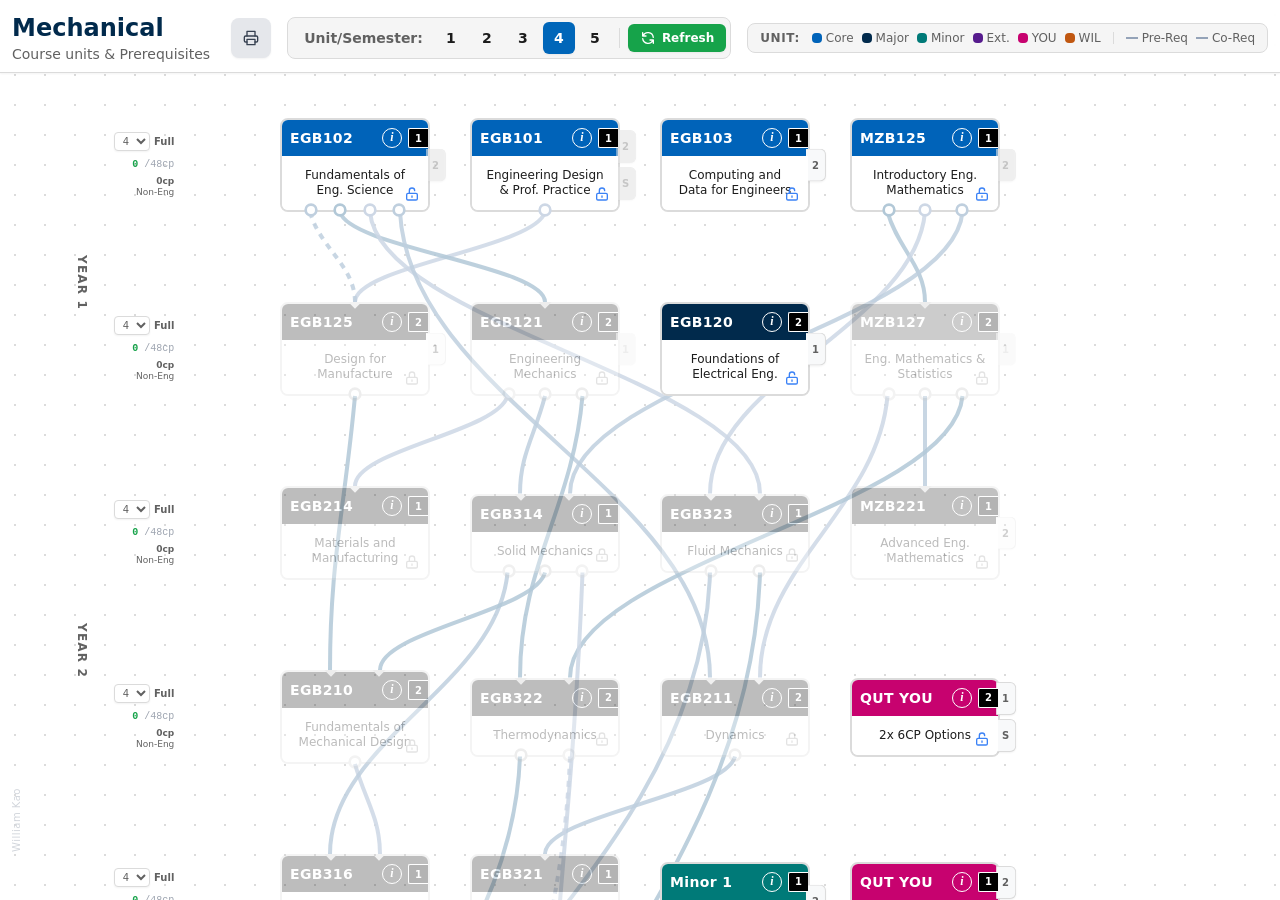
==== commit 30bba69b: "Update index.html" ====
--- a/index.html
+++ b/index.html
@@ -61,6 +61,8 @@
                 <svg class="w-3 h-3 md:w-4 md:h-4"><use href="assets/icons/sprite.svg#icon-refresh"></use></svg>
                 Refresh
               </button>
+              
+            </div>
 
             <!-- Legend Header -->
             <div id="legend-container" class="hidden print:flex lg:flex flex-wrap items-center gap-2 bg-[#F5F5F5] rounded-lg px-3 py-1.5 border border-[#DBDBDB] print:ml-4">
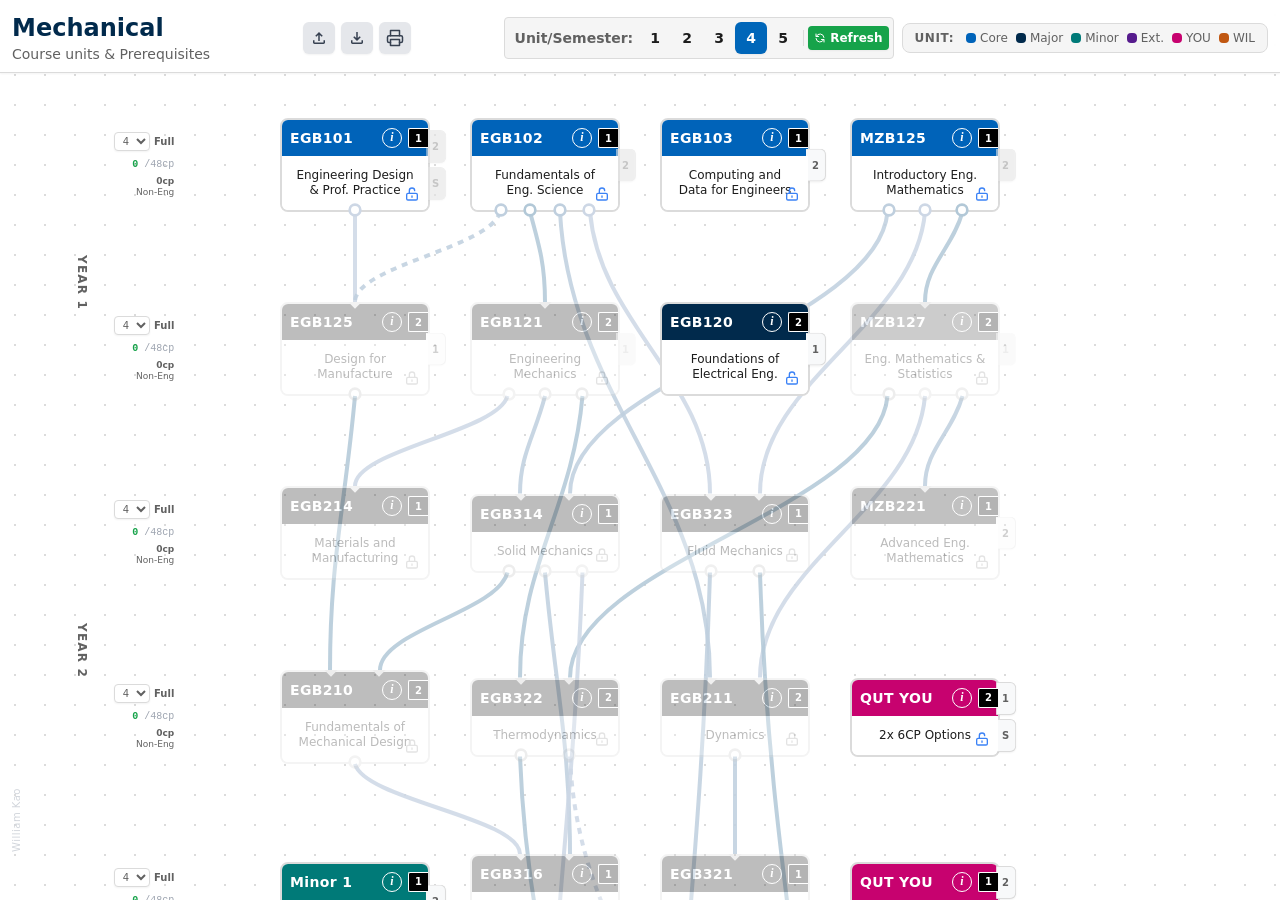
==== commit 281b9bf5: "Add files via upload" ====
--- a/index.html
+++ b/index.html
@@ -33,36 +33,51 @@
               Course units & Prerequisites
             </p>
           </div>
-
-          <div class="flex flex-wrap items-center gap-4">
-            <!-- Print Button -->
-            <button
-              id="print-btn"
-              class="print-hide-controls flex items-center justify-center w-8 h-8 md:w-10 md:h-10 bg-gray-200 hover:bg-gray-300 text-gray-700 rounded-lg shadow-sm transition-colors"
-              title="Print A4"
-            >
-              <svg width="16" height="16"><use href="assets/icons/sprite.svg#icon-printer"></use></svg>
-            </button>
-
+            <!-- Action Buttons (Import, Export, Print) -->
+            <div class="print-hide-controls flex gap-1.5">
+              <button
+                id="import-btn"
+                class="flex items-center justify-center w-8 h-8 bg-gray-200 hover:bg-gray-300 text-gray-700 rounded-md shadow-sm transition-colors"
+                title="Import JSON"
+              >
+                <svg width="18" height="18"><use href="assets/icons/sprite.svg#icon-upload"></use></svg>
+              </button>
+              <button
+                id="export-btn"
+                class="flex items-center justify-center w-8 h-8 bg-gray-200 hover:bg-gray-300 text-gray-700 rounded-md shadow-sm transition-colors"
+                title="Export JSON"
+              >
+                <svg width="18" height="18"><use href="assets/icons/sprite.svg#icon-download"></use></svg>
+              </button>
+              <button
+                id="print-btn"
+                class="flex items-center justify-center w-8 h-8 bg-gray-200 hover:bg-gray-300 text-gray-700 rounded-md shadow-sm transition-colors"
+                title="Print A4"
+              >
+                <svg width="18" height="18"><use href="assets/icons/sprite.svg#icon-printer"></use></svg>
+              </button>
+            </div>
+          <div class="flex flex-wrap items-center gap-2">
             <!-- Master Capacity & Refresh -->
-            <div class="print-hide-controls flex bg-[#F5F5F5] rounded-lg p-1 border border-[#DBDBDB] items-center">
-              <span class="px-2 md:px-3 text-xs md:text-sm text-[#616161] font-semibold flex items-center">
+            <div class="print-hide-controls flex bg-[#F5F5F5] rounded p-1 border border-[#DBDBDB] items-center">
+              <span class="px-1.5 text-xs md:text-sm text-[#616161] font-semibold flex items-center">
                 Unit/Semester:
               </span>
-              <div class="flex gap-1" id="capacity-controls">
+              <div class="flex gap-0.5" id="capacity-controls">
                 <!-- Buttons will be injected here -->
               </div>
-              <div class="w-px h-5 bg-[#DBDBDB] mx-2"></div>
+              <div class="w-px h-4 bg-[#DBDBDB] mx-1"></div>
               <button
                 id="refresh-btn"
-                class="flex items-center gap-1.5 px-2 md:px-3 py-1.5 text-xs font-bold text-white bg-green-600 hover:bg-green-700 rounded-md transition-colors shadow-sm"
+                class="flex items-center gap-1 px-1.5 py-1 text-xs font-bold text-white bg-green-600 hover:bg-green-700 rounded transition-colors shadow-sm"
                 title="Auto-Sort Grid"
               >
-                <svg class="w-3 h-3 md:w-4 md:h-4"><use href="assets/icons/sprite.svg#icon-refresh"></use></svg>
+                <svg class="w-3 h-3"><use href="assets/icons/sprite.svg#icon-refresh"></use></svg>
                 Refresh
               </button>
-              
             </div>
+
+            <input type="file" id="file-input" accept=".json" class="hidden">
 
             <!-- Legend Header -->
             <div id="legend-container" class="hidden print:flex lg:flex flex-wrap items-center gap-2 bg-[#F5F5F5] rounded-lg px-3 py-1.5 border border-[#DBDBDB] print:ml-4">
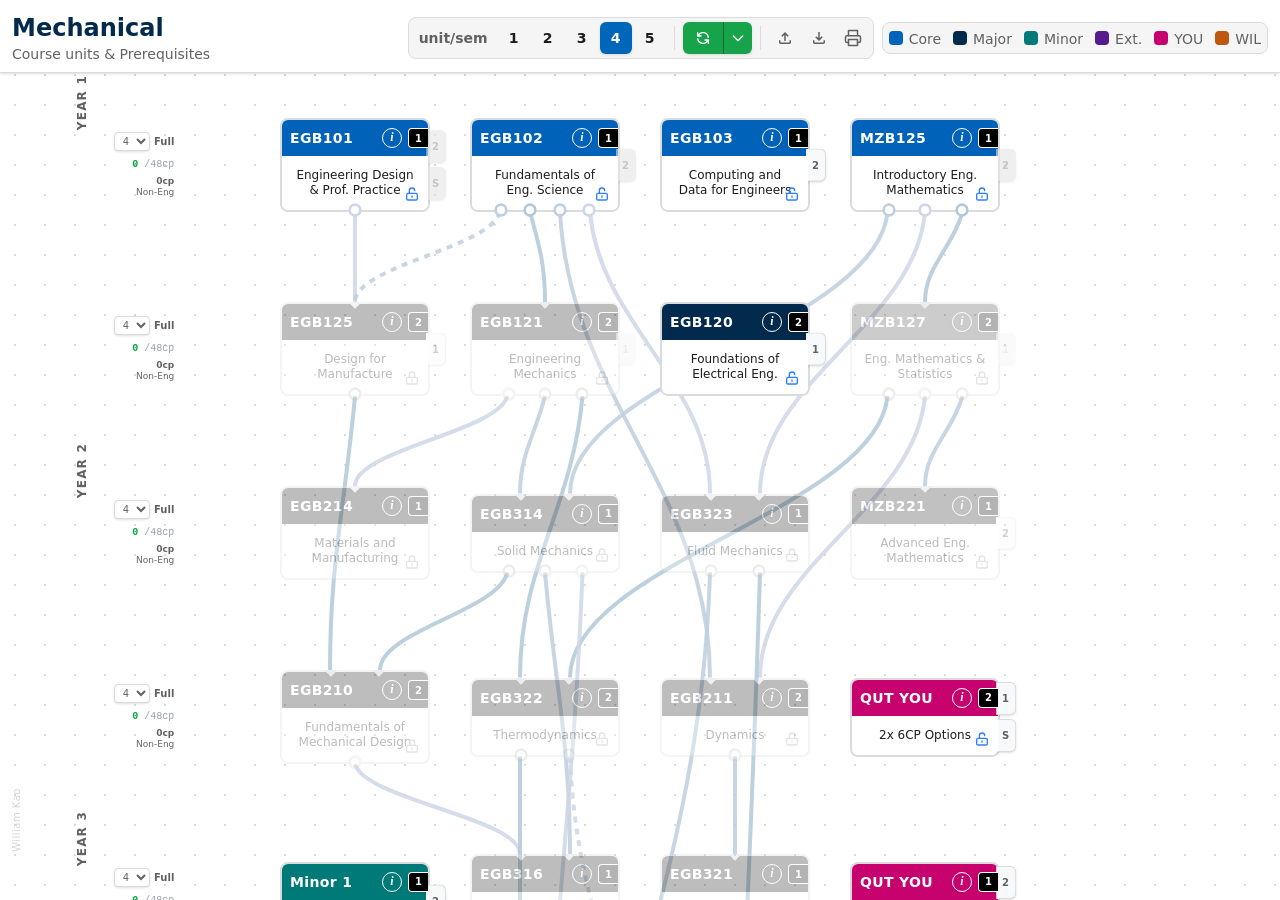
==== commit b1726569: "Add files via upload" ====
--- a/index.html
+++ b/index.html
@@ -33,54 +33,100 @@
               Course units & Prerequisites
             </p>
           </div>
-            <!-- Action Buttons (Import, Export, Print) -->
-            <div class="print-hide-controls flex gap-1.5">
-              <button
-                id="import-btn"
-                class="flex items-center justify-center w-8 h-8 bg-gray-200 hover:bg-gray-300 text-gray-700 rounded-md shadow-sm transition-colors"
-                title="Import JSON"
-              >
-                <svg width="18" height="18"><use href="assets/icons/sprite.svg#icon-upload"></use></svg>
-              </button>
-              <button
-                id="export-btn"
-                class="flex items-center justify-center w-8 h-8 bg-gray-200 hover:bg-gray-300 text-gray-700 rounded-md shadow-sm transition-colors"
-                title="Export JSON"
-              >
-                <svg width="18" height="18"><use href="assets/icons/sprite.svg#icon-download"></use></svg>
-              </button>
-              <button
-                id="print-btn"
-                class="flex items-center justify-center w-8 h-8 bg-gray-200 hover:bg-gray-300 text-gray-700 rounded-md shadow-sm transition-colors"
-                title="Print A4"
-              >
-                <svg width="18" height="18"><use href="assets/icons/sprite.svg#icon-printer"></use></svg>
-              </button>
-            </div>
           <div class="flex flex-wrap items-center gap-2">
-            <!-- Master Capacity & Refresh -->
-            <div class="print-hide-controls flex bg-[#F5F5F5] rounded p-1 border border-[#DBDBDB] items-center">
+            <!-- Toolbar -->
+            <div class="print-hide-controls flex bg-[#F5F5F5] rounded-lg p-1 border border-[#DBDBDB] items-center gap-1">
+
+              <!-- Master Capacity -->
               <span class="px-1.5 text-xs md:text-sm text-[#616161] font-semibold flex items-center">
-                Unit/Semester:
+                unit/sem
               </span>
               <div class="flex gap-0.5" id="capacity-controls">
                 <!-- Buttons will be injected here -->
               </div>
-              <div class="w-px h-4 bg-[#DBDBDB] mx-1"></div>
-              <button
-                id="refresh-btn"
-                class="flex items-center gap-1 px-1.5 py-1 text-xs font-bold text-white bg-green-600 hover:bg-green-700 rounded transition-colors shadow-sm"
-                title="Auto-Sort Grid"
-              >
-                <svg class="w-3 h-3"><use href="assets/icons/sprite.svg#icon-refresh"></use></svg>
-                Refresh
-              </button>
+
+              <div class="w-px h-6 bg-[#DBDBDB] mx-1"></div>
+
+              <!-- Refresh Split Button -->
+              <div class="relative flex items-center shadow-sm rounded-md h-6 md:h-8">
+                <button
+                  id="refresh-btn"
+                  class="flex items-center justify-center gap-1.5 px-2 md:px-3 text-white text-xs md:text-sm font-bold h-full transition-colors rounded-l-md"
+                  style="background-color: #16a34a;"
+                  title="Refresh Layout"
+                  onmouseover="this.style.backgroundColor='#15803d'"
+                  onmouseout="this.style.backgroundColor='#16a34a'"
+                >
+                  <svg class="w-3.5 h-3.5 md:w-4 md:h-4"><use href="assets/icons/sprite.svg#icon-refresh"></use></svg>
+                </button>
+                <div class="w-[1px] h-full" style="background-color: #166534;"></div>
+                <button
+                  id="refresh-dropdown-btn"
+                  class="flex items-center justify-center px-1 md:px-1.5 text-white h-full transition-colors rounded-r-md"
+                  style="background-color: #16a34a;"
+                  title="Refresh Options"
+                  onmouseover="this.style.backgroundColor='#15803d'"
+                  onmouseout="this.style.backgroundColor='#16a34a'"
+                >
+                  <svg class="w-4 h-4" fill="none" viewBox="0 0 24 24" stroke="currentColor">
+                    <path stroke-linecap="round" stroke-linejoin="round" stroke-width="2" d="M19 9l-7 7-7-7"/>
+                  </svg>
+                </button>
+
+                <!-- Refresh Options Dropdown -->
+                <div id="refresh-dropdown" class="absolute top-full left-0 mt-1.5 w-[200px] bg-white border border-[#DBDBDB] rounded-md shadow-lg z-50 hidden text-sm text-[#1C1C1C]">
+                  <div class="p-1.5 px-2.5 border-b border-[#E5E5E5] bg-[#F9FAFB] rounded-t-md">
+                    <span class="font-bold text-[10px] text-[#616161] uppercase tracking-wider">Refresh Options</span>
+                  </div>
+                  <div class="p-1.5 flex flex-col gap-1">
+                    <label class="flex items-center gap-2 cursor-pointer hover:bg-[#F5F5F5] p-1.5 rounded transition-colors">
+                      <input type="checkbox" data-action="toggle-refresh-opt" data-opt="refreshManualEdits" class="w-3.5 h-3.5 rounded border-[#DBDBDB] text-[#0066B9] focus:ring-[#0066B9] transition-shadow">
+                      <span class="text-[11px] font-semibold whitespace-nowrap">Keep Manual Edits</span>
+                    </label>
+                    <label class="flex items-center gap-2 cursor-pointer hover:bg-[#F5F5F5] p-1.5 rounded transition-colors">
+                      <input type="checkbox" data-action="toggle-refresh-opt" data-opt="refreshInputOutput" class="w-3.5 h-3.5 rounded border-[#DBDBDB] text-[#0066B9] focus:ring-[#0066B9] transition-shadow">
+                      <span class="text-[11px] font-semibold whitespace-nowrap">Optimize Input/Output</span>
+                    </label>
+                    <label class="flex items-center gap-2 cursor-pointer hover:bg-[#F5F5F5] p-1.5 rounded transition-colors">
+                      <input type="checkbox" data-action="toggle-refresh-opt" data-opt="refreshHorizontal" class="w-3.5 h-3.5 rounded border-[#DBDBDB] text-[#0066B9] focus:ring-[#0066B9] transition-shadow">
+                      <span class="text-[11px] font-semibold whitespace-nowrap">Optimize Horizontal</span>
+                    </label>
+                  </div>
+                </div>
+              </div>
+
+              <div class="w-px h-6 bg-[#DBDBDB] mx-1"></div>
+
+              <!-- Action Buttons (Import, Export, Print) -->
+              <div class="flex gap-0.5">
+                <button
+                  id="import-btn"
+                  class="flex items-center justify-center w-6 h-6 md:w-8 md:h-8 bg-transparent hover:bg-[#E2E8F0] text-[#616161] rounded-md transition-colors"
+                  title="Import JSON"
+                >
+                  <svg width="18" height="18" class="w-4 h-4 md:w-[18px] md:h-[18px]"><use href="assets/icons/sprite.svg#icon-upload"></use></svg>
+                </button>
+                <button
+                  id="export-btn"
+                  class="flex items-center justify-center w-6 h-6 md:w-8 md:h-8 bg-transparent hover:bg-[#E2E8F0] text-[#616161] rounded-md transition-colors"
+                  title="Export JSON"
+                >
+                  <svg width="18" height="18" class="w-4 h-4 md:w-[18px] md:h-[18px]"><use href="assets/icons/sprite.svg#icon-download"></use></svg>
+                </button>
+                <button
+                  id="print-btn"
+                  class="flex items-center justify-center w-6 h-6 md:w-8 md:h-8 bg-transparent hover:bg-[#E2E8F0] text-[#616161] rounded-md transition-colors"
+                  title="Print A4"
+                >
+                  <svg width="18" height="18" class="w-4 h-4 md:w-[18px] md:h-[18px]"><use href="assets/icons/sprite.svg#icon-printer"></use></svg>
+                </button>
+              </div>
             </div>
 
             <input type="file" id="file-input" accept=".json" class="hidden">
 
             <!-- Legend Header -->
-            <div id="legend-container" class="hidden print:flex lg:flex flex-wrap items-center gap-2 bg-[#F5F5F5] rounded-lg px-3 py-1.5 border border-[#DBDBDB] print:ml-4">
+            <div id="legend-container">
               <!-- Legend items injected here -->
             </div>
           </div>
